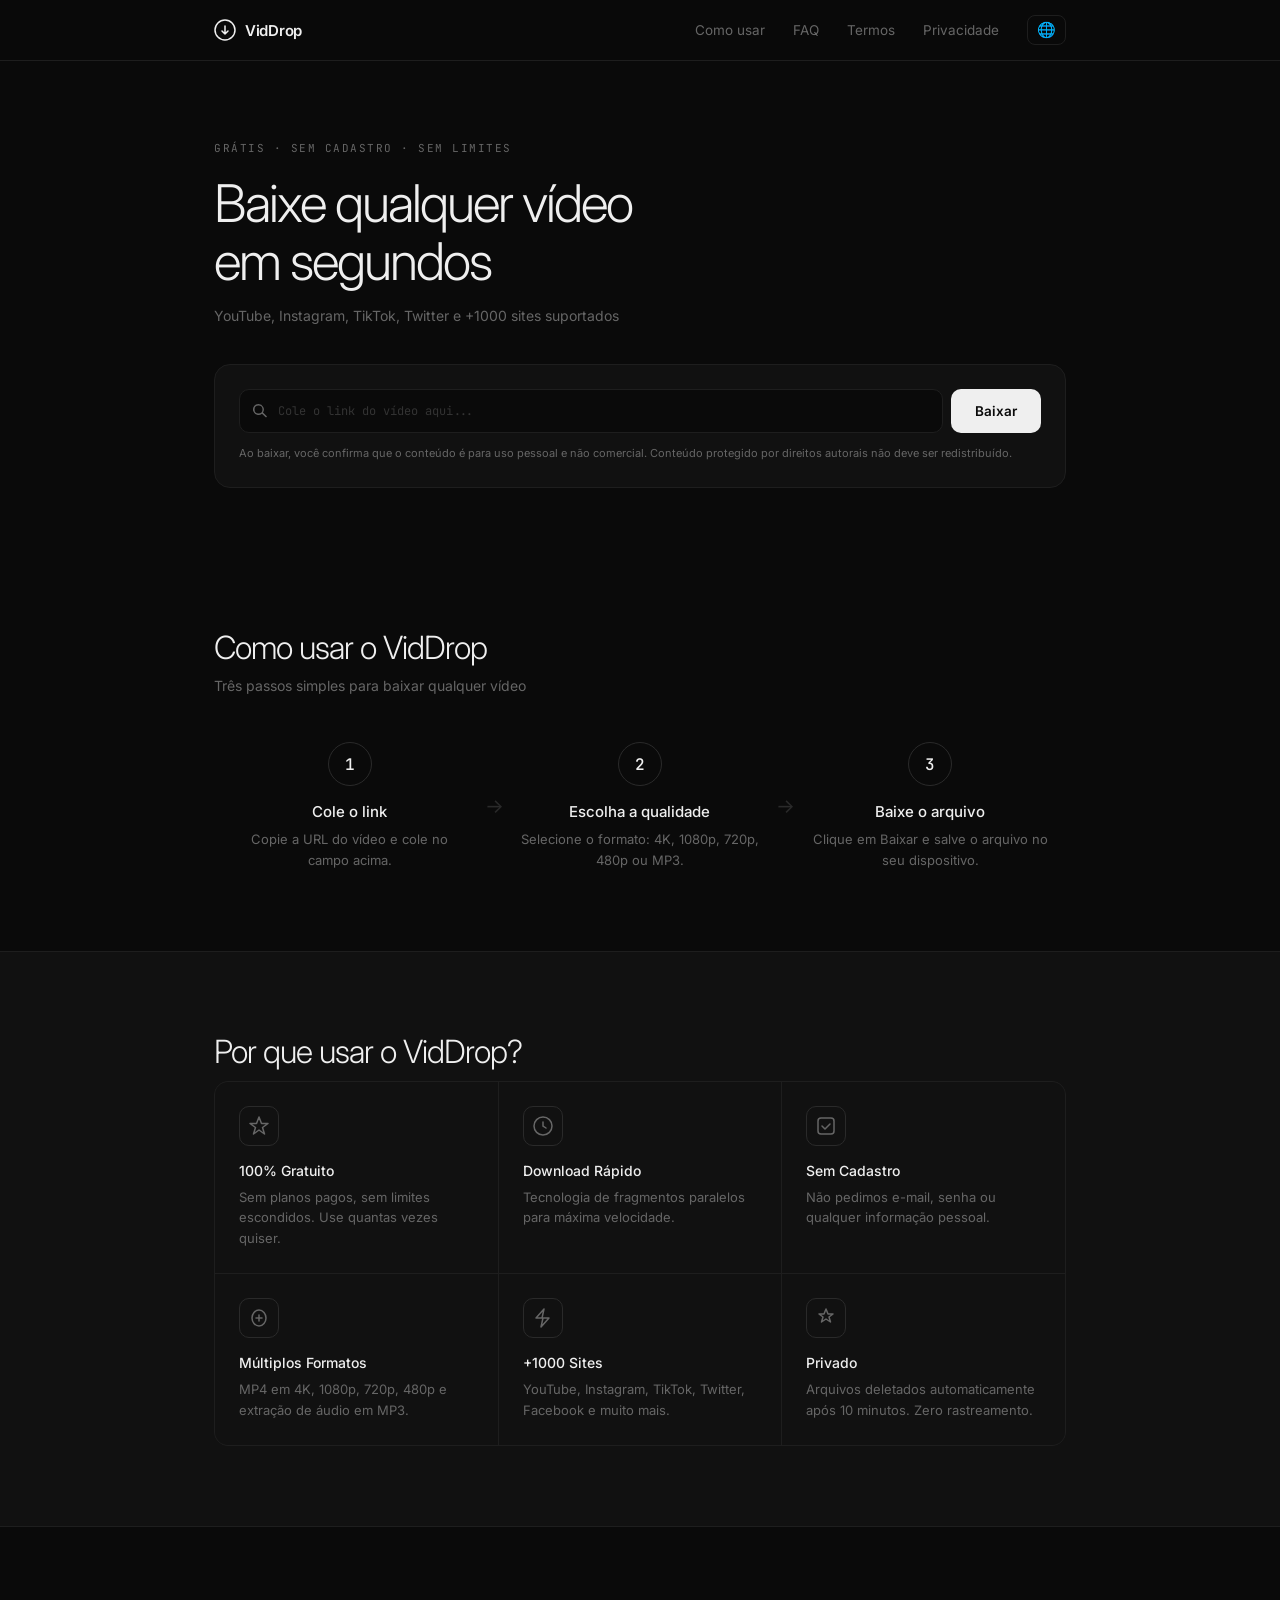
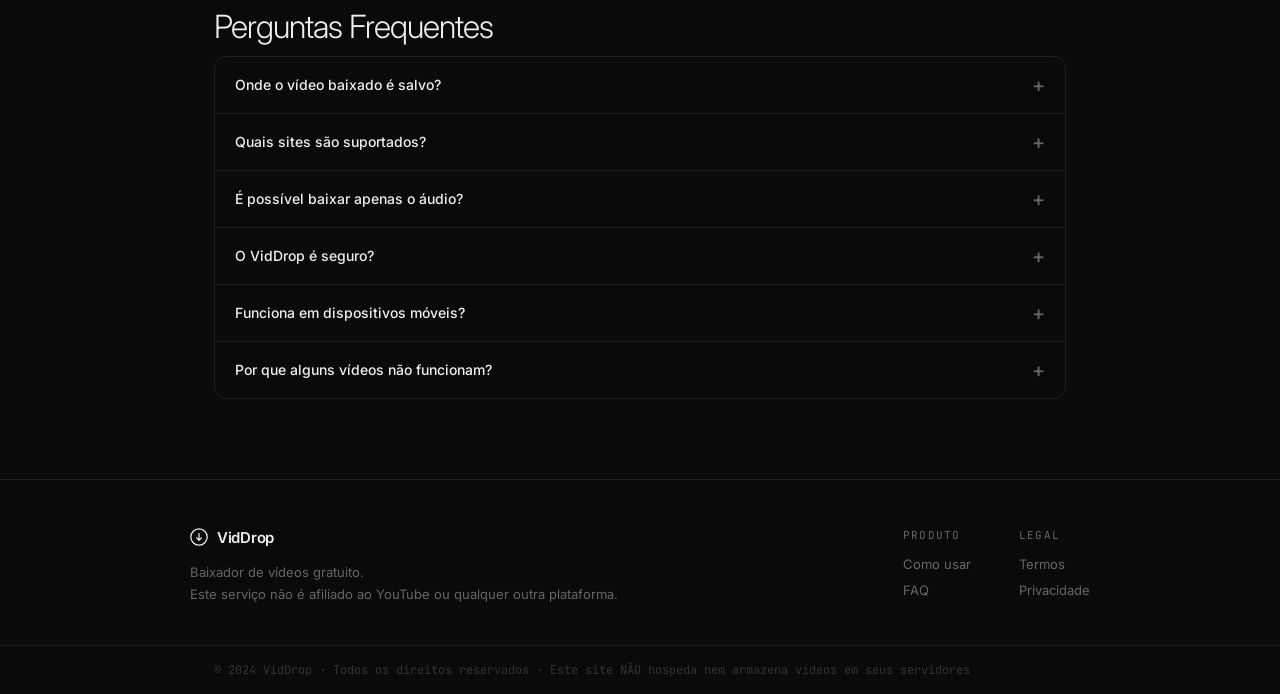
==== public/index.html @ 9898227c "deploy inicial" ====
<!DOCTYPE html>
<html lang="pt-BR">
<head>
  <meta charset="UTF-8" />
  <meta name="viewport" content="width=device-width, initial-scale=1.0" />
  <meta name="description" content="VidDrop — Baixe vídeos do YouTube, Instagram, TikTok e +1000 sites gratuitamente." />
  <title>VidDrop — Baixador de Vídeos Grátis</title>
  <link rel="preconnect" href="https://fonts.googleapis.com" />
  <link rel="preconnect" href="https://fonts.gstatic.com" crossorigin />
  <link href="https://fonts.googleapis.com/css2?family=Inter:wght@300;400;500;600&family=JetBrains+Mono:wght@400;500&display=swap" rel="stylesheet" />
  <link rel="stylesheet" href="style.css" />
</head>
<body>
  <header class="site-header">
    <div class="container header-inner">
      <a href="/" class="logo">
        <svg width="22" height="22" viewBox="0 0 22 22" fill="none">
          <circle cx="11" cy="11" r="10" stroke="currentColor" stroke-width="1.5"/>
          <path d="M11 7v8M8 12l3 3 3-3" stroke="currentColor" stroke-width="1.5" stroke-linecap="round" stroke-linejoin="round"/>
        </svg>
        VidDrop
      </a>
      <nav class="site-nav">
        <a href="#como-usar" data-i18n="nav_how">Como usar</a>
        <a href="#faq" data-i18n="nav_faq">FAQ</a>
        <a href="termos.html" data-i18n="nav_terms">Termos</a>
        <a href="privacidade.html" data-i18n="nav_privacy">Privacidade</a>
        <div class="lang-switcher">
          <button class="lang-btn" onclick="document.getElementById('langMenu').classList.toggle('open')">
            🌐
          </button>
          <div class="lang-menu" id="langMenu">
            <div class="lang-options" id="langOptions"></div>
          </div>
        </div>
      </nav>
      <button class="nav-toggle" onclick="toggleMenu()" aria-label="Menu">
        <span></span><span></span><span></span>
      </button>
    </div>
    <div class="mobile-menu" id="mobileMenu">
      <a href="#como-usar" onclick="toggleMenu()" data-i18n="nav_how">Como usar</a>
      <a href="#faq" onclick="toggleMenu()" data-i18n="nav_faq">FAQ</a>
      <a href="termos.html" data-i18n="nav_terms">Termos</a>
      <a href="privacidade.html" data-i18n="nav_privacy">Privacidade</a>
      <div class="mobile-lang">
        <p style="font-size:11px;color:var(--muted);margin-bottom:8px;font-family:var(--mono);text-transform:uppercase;letter-spacing:1px">Idioma</p>
        <div class="lang-options-mobile" id="langOptionsMobile"></div>
      </div>
    </div>
  </header>

  <section class="hero">
    <div class="container">
      <p class="hero-tag" data-i18n="tag">Grátis · Sem cadastro · Sem limites</p>
      <h1 data-i18n-html="h1">Baixe qualquer vídeo<br>em segundos</h1>
      <p class="hero-sub" data-i18n="sub">YouTube, Instagram, TikTok, Twitter e +1000 sites</p>

      <div class="downloader">
        <div class="input-group">
          <div class="input-wrap">
            <svg class="input-icon" width="16" height="16" viewBox="0 0 16 16" fill="none">
              <path d="M6.5 1a5.5 5.5 0 1 0 3.47 9.77L14 14.5l1-1-4.03-4.03A5.5 5.5 0 0 0 6.5 1zm0 1.5a4 4 0 1 1 0 8 4 4 0 0 1 0-8z" fill="currentColor"/>
            </svg>
            <input type="text" id="urlInput" data-i18n="placeholder" placeholder="Cole o link do vídeo aqui..." autocomplete="off" spellcheck="false" />
            <button class="clear-btn" id="clearBtn" onclick="clearInput()">✕</button>
          </div>
          <button id="fetchBtn" onclick="fetchInfo()">
            <span id="fetchBtnText" data-i18n="btn_search">Baixar</span>
          </button>
        </div>
        <p class="disclaimer" data-i18n="disclaimer">Ao baixar, você confirma que o conteúdo é para uso pessoal e não comercial.</p>

        <div id="videoInfo" class="video-info hidden">
          <div class="divider"></div>
          <div class="video-row">
            <div class="thumb-wrap">
              <img id="thumbnail" src="" alt="" />
              <div class="play-icon">▶</div>
            </div>
            <div class="video-meta">
              <span class="meta-badge" data-i18n="video_found">Vídeo encontrado</span>
              <h2 id="videoTitle"></h2>
              <span id="videoDuration" class="duration-chip"></span>
              <div class="format-section">
                <p class="format-label" data-i18n="quality">Selecione a qualidade</p>
                <div class="format-grid" id="formatTabs"></div>
              </div>
              <button class="dl-btn" onclick="startDownload()">
                <svg width="16" height="16" viewBox="0 0 16 16" fill="none">
                  <path d="M8 2v9M5 8l3 3 3-3M2 13h12" stroke="currentColor" stroke-width="1.5" stroke-linecap="round" stroke-linejoin="round"/>
                </svg>
                <span data-i18n="btn_download">Baixar vídeo</span>
              </button>
            </div>
          </div>
        </div>

        <div id="progressSection" class="progress-section hidden">
          <div class="divider"></div>
          <div class="progress-head">
            <span id="progressText" data-i18n="preparing">Preparando...</span>
            <span id="progressPct" class="progress-pct">0%</span>
          </div>
          <div class="progress-track"><div id="progressBar" class="progress-fill"></div></div>
          <p id="progressSpeed" class="progress-speed"></p>
        </div>

        <div id="errorBox" class="error-box hidden">
          <svg width="16" height="16" viewBox="0 0 16 16" fill="none">
            <circle cx="8" cy="8" r="7" stroke="currentColor" stroke-width="1.3"/>
            <path d="M8 5v4M8 10.5v.5" stroke="currentColor" stroke-width="1.5" stroke-linecap="round"/>
          </svg>
          <span id="errorMsg"></span>
        </div>
      </div>
    </div>
  </section>

  <section class="section" id="como-usar">
    <div class="container">
      <h2 class="section-title" data-i18n="how_title">Como usar o VidDrop</h2>
      <p class="section-sub" data-i18n="how_sub">Três passos simples</p>
      <div class="steps">
        <div class="step">
          <div class="step-num">1</div>
          <h3 data-i18n="step1_title">Cole o link</h3>
          <p data-i18n="step1_desc">Copie a URL do vídeo e cole no campo acima.</p>
        </div>
        <div class="step-arrow">→</div>
        <div class="step">
          <div class="step-num">2</div>
          <h3 data-i18n="step2_title">Escolha a qualidade</h3>
          <p data-i18n="step2_desc">Selecione o formato desejado.</p>
        </div>
        <div class="step-arrow">→</div>
        <div class="step">
          <div class="step-num">3</div>
          <h3 data-i18n="step3_title">Baixe o arquivo</h3>
          <p data-i18n="step3_desc">Clique em Baixar e salve.</p>
        </div>
      </div>
    </div>
  </section>

  <section class="section section-alt">
    <div class="container">
      <h2 class="section-title" data-i18n="feat_title">Por que usar o VidDrop?</h2>
      <div class="features">
        <div class="feature-card">
          <div class="feat-icon-wrap"><svg width="22" height="22" viewBox="0 0 22 22" fill="none"><path d="M11 2l2.5 6.5H20l-5.5 4 2 6.5L11 15l-5.5 4 2-6.5L2 8.5h6.5L11 2z" stroke="currentColor" stroke-width="1.5" stroke-linejoin="round"/></svg></div>
          <h3 data-i18n="f1t">100% Gratuito</h3>
          <p data-i18n="f1d">Sem planos pagos, sem limites escondidos.</p>
        </div>
        <div class="feature-card">
          <div class="feat-icon-wrap"><svg width="22" height="22" viewBox="0 0 22 22" fill="none"><circle cx="11" cy="11" r="9" stroke="currentColor" stroke-width="1.5"/><path d="M11 7v4l3 2" stroke="currentColor" stroke-width="1.5" stroke-linecap="round"/></svg></div>
          <h3 data-i18n="f2t">Download Rápido</h3>
          <p data-i18n="f2d">Tecnologia de fragmentos paralelos.</p>
        </div>
        <div class="feature-card">
          <div class="feat-icon-wrap"><svg width="22" height="22" viewBox="0 0 22 22" fill="none"><rect x="3" y="3" width="16" height="16" rx="3" stroke="currentColor" stroke-width="1.5"/><path d="M7 11l3 3 5-5" stroke="currentColor" stroke-width="1.5" stroke-linecap="round" stroke-linejoin="round"/></svg></div>
          <h3 data-i18n="f3t">Sem Cadastro</h3>
          <p data-i18n="f3d">Não pedimos informação pessoal.</p>
        </div>
        <div class="feature-card">
          <div class="feat-icon-wrap"><svg width="22" height="22" viewBox="0 0 22 22" fill="none"><path d="M11 3C7 3 4 7 4 11s3 8 7 8 7-4 7-8-3-8-7-8z" stroke="currentColor" stroke-width="1.5"/><path d="M8 11h6M11 8v6" stroke="currentColor" stroke-width="1.5" stroke-linecap="round"/></svg></div>
          <h3 data-i18n="f4t">Múltiplos Formatos</h3>
          <p data-i18n="f4d">MP4 e MP3 em várias qualidades.</p>
        </div>
        <div class="feature-card">
          <div class="feat-icon-wrap"><svg width="22" height="22" viewBox="0 0 22 22" fill="none"><path d="M12 2L4 11h7l-2 9 8-9h-7l2-9z" stroke="currentColor" stroke-width="1.5" stroke-linejoin="round"/></svg></div>
          <h3 data-i18n="f5t">+1000 Sites</h3>
          <p data-i18n="f5d">YouTube, Instagram, TikTok e mais.</p>
        </div>
        <div class="feature-card">
          <div class="feat-icon-wrap"><svg width="22" height="22" viewBox="0 0 22 22" fill="none"><path d="M11 2l2 5h5l-4 3 1.5 5L11 12l-4.5 3L8 10 4 7h5z" stroke="currentColor" stroke-width="1.5" stroke-linejoin="round"/></svg></div>
          <h3 data-i18n="f6t">Privado</h3>
          <p data-i18n="f6d">Arquivos deletados em 10 minutos.</p>
        </div>
      </div>
    </div>
  </section>

  <section class="section" id="faq">
    <div class="container">
      <h2 class="section-title" data-i18n="faq_title">Perguntas Frequentes</h2>
      <div class="faq-list">
        <div class="faq-item">
          <button class="faq-q" onclick="toggleFaq(this)"><span data-i18n="faq1q">Onde o vídeo é salvo?</span><span class="faq-arrow">+</span></button>
          <div class="faq-a"><p data-i18n="faq1a"></p></div>
        </div>
        <div class="faq-item">
          <button class="faq-q" onclick="toggleFaq(this)"><span data-i18n="faq2q">Quais sites são suportados?</span><span class="faq-arrow">+</span></button>
          <div class="faq-a"><p data-i18n="faq2a"></p></div>
        </div>
        <div class="faq-item">
          <button class="faq-q" onclick="toggleFaq(this)"><span data-i18n="faq3q">Posso baixar só o áudio?</span><span class="faq-arrow">+</span></button>
          <div class="faq-a"><p data-i18n="faq3a"></p></div>
        </div>
        <div class="faq-item">
          <button class="faq-q" onclick="toggleFaq(this)"><span data-i18n="faq4q">O VidDrop é seguro?</span><span class="faq-arrow">+</span></button>
          <div class="faq-a"><p data-i18n="faq4a"></p></div>
        </div>
        <div class="faq-item">
          <button class="faq-q" onclick="toggleFaq(this)"><span data-i18n="faq5q">Funciona em celular?</span><span class="faq-arrow">+</span></button>
          <div class="faq-a"><p data-i18n="faq5a"></p></div>
        </div>
        <div class="faq-item">
          <button class="faq-q" onclick="toggleFaq(this)"><span data-i18n="faq6q">Por que alguns vídeos falham?</span><span class="faq-arrow">+</span></button>
          <div class="faq-a"><p data-i18n="faq6a"></p></div>
        </div>
      </div>
    </div>
  </section>

  <footer class="site-footer">
    <div class="container footer-inner">
      <div class="footer-brand">
        <a href="/" class="logo">
          <svg width="18" height="18" viewBox="0 0 22 22" fill="none">
            <circle cx="11" cy="11" r="10" stroke="currentColor" stroke-width="1.5"/>
            <path d="M11 7v8M8 12l3 3 3-3" stroke="currentColor" stroke-width="1.5" stroke-linecap="round" stroke-linejoin="round"/>
          </svg>
          VidDrop
        </a>
        <p data-i18n-html="footer_desc">Baixador de vídeos gratuito.</p>
      </div>
      <div class="footer-links">
        <div class="footer-col">
          <p class="footer-col-title" data-i18n="footer_product">Produto</p>
          <a href="#como-usar" data-i18n="nav_how">Como usar</a>
          <a href="#faq" data-i18n="nav_faq">FAQ</a>
        </div>
        <div class="footer-col">
          <p class="footer-col-title" data-i18n="footer_legal">Legal</p>
          <a href="termos.html" data-i18n="nav_terms">Termos</a>
          <a href="privacidade.html" data-i18n="nav_privacy">Privacidade</a>
        </div>
      </div>
    </div>
    <div class="footer-bottom">
      <div class="container">
        <p data-i18n="footer_bottom">© 2024 VidDrop · Todos os direitos reservados</p>
      </div>
    </div>
  </footer>

  <script src="i18n.js"></script>
  <script src="app.js"></script>
  <script>
    function toggleMenu() { document.getElementById('mobileMenu').classList.toggle('open'); }
    function clearInput() {
      document.getElementById('urlInput').value = '';
      document.getElementById('clearBtn').style.display = 'none';
      document.getElementById('urlInput').focus();
      hideAll();
    }
    function toggleFaq(btn) {
      const item = btn.parentElement;
      const isOpen = item.classList.contains('open');
      document.querySelectorAll('.faq-item.open').forEach(i => i.classList.remove('open'));
      if (!isOpen) item.classList.add('open');
    }
    document.addEventListener('DOMContentLoaded', () => {
      const input = document.getElementById('urlInput');
      input.addEventListener('input', () => {
        document.getElementById('clearBtn').style.display = input.value ? 'flex' : 'none';
      });
      // Mobile lang switcher
      const mob = document.getElementById('langOptionsMobile');
      if (mob) {
        LANG_ORDER.forEach(code => {
          const lang = LANGS[code];
          const btn = document.createElement('button');
          btn.className = 'lang-option-mobile' + (code === currentLang ? ' active' : '');
          btn.textContent = lang.name;
          btn.onclick = () => { setLang(code); toggleMenu(); };
          mob.appendChild(btn);
        });
      }
      document.addEventListener('click', e => {
        const sw = document.querySelector('.lang-switcher');
        if (sw && !sw.contains(e.target)) document.getElementById('langMenu').classList.remove('open');
      });
    });
  </script>
</body>
</html>
---- public/style.css ----
:root {
  --bg:       #0a0a0a;
  --surface:  #111111;
  --surface2: #161616;
  --border:   #1e1e1e;
  --border2:  #2a2a2a;
  --text:     #efefef;
  --muted:    #666;
  --subtle:   #333;
  --accent:   #ffffff;
  --green:    #4ade80;
  --red:      #f87171;
  --ff:       'Inter', sans-serif;
  --mono:     'JetBrains Mono', monospace;
}

*, *::before, *::after { box-sizing: border-box; margin: 0; padding: 0; }
html { font-size: 15px; scroll-behavior: smooth; }
body { background: var(--bg); color: var(--text); font-family: var(--ff); -webkit-font-smoothing: antialiased; }
a { color: inherit; text-decoration: none; }
img { display: block; max-width: 100%; }

.container { width: 100%; max-width: 900px; margin: 0 auto; padding: 0 24px; }

/* ── HEADER ── */
.site-header {
  position: sticky; top: 0; z-index: 100;
  background: rgba(10,10,10,0.92);
  backdrop-filter: blur(12px);
  border-bottom: 1px solid var(--border);
}
.header-inner { display: flex; align-items: center; justify-content: space-between; height: 60px; }
.logo { display: flex; align-items: center; gap: 9px; font-size: 15px; font-weight: 600; letter-spacing: -0.3px; }
.logo svg { flex-shrink: 0; }
.site-nav { display: flex; align-items: center; gap: 28px; }
.site-nav a { font-size: 13.5px; color: var(--muted); transition: color 0.15s; }
.site-nav a:hover { color: var(--text); }
.nav-toggle { display: none; flex-direction: column; gap: 5px; background: none; border: none; cursor: pointer; padding: 4px; }
.nav-toggle span { display: block; width: 20px; height: 1.5px; background: var(--muted); border-radius: 2px; }
.mobile-menu { display: none; flex-direction: column; padding: 12px 24px 16px; gap: 4px; border-top: 1px solid var(--border); }
.mobile-menu.open { display: flex; }
.mobile-menu a { padding: 10px 0; font-size: 14px; color: var(--muted); border-bottom: 1px solid var(--border); }
.mobile-menu a:last-child { border-bottom: none; }

/* ── HERO ── */
.hero { padding: 80px 0 60px; }
.hero-tag { font-family: var(--mono); font-size: 11px; color: var(--muted); letter-spacing: 1.5px; text-transform: uppercase; margin-bottom: 20px; }
.hero h1 { font-size: clamp(32px, 5.5vw, 52px); font-weight: 300; line-height: 1.12; letter-spacing: -2px; margin-bottom: 16px; }
.hero-sub { font-size: 14px; color: var(--muted); margin-bottom: 40px; }

/* ── DOWNLOADER ── */
.downloader { background: var(--surface); border: 1px solid var(--border); border-radius: 16px; padding: 24px; }
.input-group { display: flex; gap: 8px; }
.input-wrap { position: relative; flex: 1; }
.input-icon { position: absolute; left: 13px; top: 50%; transform: translateY(-50%); color: var(--muted); pointer-events: none; }
.input-wrap input {
  width: 100%; background: var(--bg); border: 1px solid var(--border); border-radius: 10px;
  padding: 13px 36px 13px 38px; font-family: var(--mono); font-size: 12px; color: var(--text);
  outline: none; transition: border-color 0.15s;
}
.input-wrap input::placeholder { color: var(--subtle); }
.input-wrap input:focus { border-color: var(--border2); }
.clear-btn { display: none; position: absolute; right: 10px; top: 50%; transform: translateY(-50%); background: none; border: none; color: var(--muted); cursor: pointer; font-size: 12px; align-items: center; justify-content: center; width: 20px; height: 20px; border-radius: 50%; transition: background 0.15s; }
.clear-btn:hover { background: var(--subtle); color: var(--text); }
#fetchBtn { background: var(--text); color: var(--bg); border: none; border-radius: 10px; padding: 13px 24px; font-family: var(--ff); font-size: 13.5px; font-weight: 600; cursor: pointer; white-space: nowrap; transition: opacity 0.15s, transform 0.1s; }
#fetchBtn:hover { opacity: 0.88; }
#fetchBtn:active { transform: scale(0.97); }
#fetchBtn:disabled { opacity: 0.3; cursor: not-allowed; }

.disclaimer { font-size: 11px; color: var(--muted); margin-top: 12px; line-height: 1.6; }

/* ── VIDEO INFO ── */
.divider { height: 1px; background: var(--border); margin: 20px 0; }
.video-info {}
.video-row { display: flex; gap: 16px; }
.thumb-wrap { position: relative; width: 160px; height: 90px; border-radius: 8px; overflow: hidden; background: var(--bg); flex-shrink: 0; }
.thumb-wrap img { width: 100%; height: 100%; object-fit: cover; }
.play-icon { position: absolute; inset: 0; display: flex; align-items: center; justify-content: center; font-size: 20px; color: white; text-shadow: 0 2px 8px rgba(0,0,0,0.6); opacity: 0.8; }
.video-meta { flex: 1; min-width: 0; display: flex; flex-direction: column; gap: 8px; }
.meta-badge { font-size: 10px; text-transform: uppercase; letter-spacing: 1.2px; color: var(--green); font-family: var(--mono); }
.video-meta h2 { font-size: 14px; font-weight: 500; line-height: 1.4; white-space: nowrap; overflow: hidden; text-overflow: ellipsis; }
.duration-chip { font-family: var(--mono); font-size: 11px; color: var(--muted); background: var(--bg); border: 1px solid var(--border); padding: 2px 8px; border-radius: 4px; width: fit-content; }
.format-label { font-size: 11px; color: var(--muted); text-transform: uppercase; letter-spacing: 1px; font-family: var(--mono); margin-bottom: 2px; }
.format-grid { display: flex; flex-wrap: wrap; gap: 6px; }
.format-tab { font-family: var(--mono); font-size: 11.5px; padding: 5px 13px; border-radius: 7px; border: 1px solid var(--border); background: transparent; color: var(--muted); cursor: pointer; transition: all 0.12s; }
.format-tab:hover { border-color: var(--border2); color: var(--text); }
.format-tab.active { background: var(--text); border-color: var(--text); color: var(--bg); }
.dl-btn { display: flex; align-items: center; gap: 8px; background: transparent; border: 1px solid var(--border2); border-radius: 10px; padding: 10px 18px; font-family: var(--ff); font-size: 13px; font-weight: 500; color: var(--text); cursor: pointer; transition: background 0.15s; width: fit-content; margin-top: auto; }
.dl-btn:hover { background: var(--surface2); }

/* ── PROGRESS ── */
.progress-head { display: flex; justify-content: space-between; align-items: center; margin-bottom: 10px; }
#progressText { font-size: 13px; color: var(--muted); }
.progress-pct { font-family: var(--mono); font-size: 12px; color: var(--green); }
.progress-track { height: 2px; background: var(--border); border-radius: 100px; overflow: hidden; }
.progress-fill { height: 100%; width: 0%; background: var(--green); border-radius: 100px; transition: width 0.35s ease; }
.progress-speed { font-family: var(--mono); font-size: 11px; color: var(--subtle); margin-top: 8px; }

/* ── ERROR ── */
.error-box { margin-top: 16px; display: flex; align-items: flex-start; gap: 9px; font-size: 13px; color: var(--red); padding: 12px 14px; background: rgba(248,113,113,0.05); border: 1px solid rgba(248,113,113,0.15); border-radius: 8px; line-height: 1.5; }
.error-box svg { flex-shrink: 0; margin-top: 2px; }

/* ── SECTIONS ── */
.section { padding: 80px 0; }
.section-alt { background: var(--surface); border-top: 1px solid var(--border); border-bottom: 1px solid var(--border); }
.section-title { font-size: clamp(22px, 4vw, 32px); font-weight: 300; letter-spacing: -1px; margin-bottom: 10px; }
.section-sub { font-size: 14px; color: var(--muted); margin-bottom: 48px; }

/* ── STEPS ── */
.steps { display: flex; align-items: center; gap: 0; }
.step { flex: 1; text-align: center; padding: 0 16px; }
.step-num { width: 44px; height: 44px; border-radius: 50%; border: 1px solid var(--border2); display: flex; align-items: center; justify-content: center; font-family: var(--mono); font-size: 16px; font-weight: 500; margin: 0 auto 16px; color: var(--text); }
.step h3 { font-size: 15px; font-weight: 500; margin-bottom: 8px; }
.step p { font-size: 13px; color: var(--muted); line-height: 1.6; }
.step-arrow { font-size: 20px; color: var(--border2); flex-shrink: 0; }

/* ── FEATURES ── */
.features { display: grid; grid-template-columns: repeat(3, 1fr); gap: 1px; background: var(--border); border: 1px solid var(--border); border-radius: 14px; overflow: hidden; }
.feature-card { background: var(--surface); padding: 24px; }
.feat-icon-wrap { width: 40px; height: 40px; border-radius: 10px; border: 1px solid var(--border2); display: flex; align-items: center; justify-content: center; margin-bottom: 16px; color: var(--muted); }
.feature-card h3 { font-size: 14px; font-weight: 500; margin-bottom: 8px; }
.feature-card p { font-size: 13px; color: var(--muted); line-height: 1.6; }

/* ── FAQ ── */
.faq-list { display: flex; flex-direction: column; gap: 0; border: 1px solid var(--border); border-radius: 12px; overflow: hidden; }
.faq-item { border-bottom: 1px solid var(--border); }
.faq-item:last-child { border-bottom: none; }
.faq-q { width: 100%; display: flex; justify-content: space-between; align-items: center; padding: 18px 20px; background: none; border: none; color: var(--text); font-family: var(--ff); font-size: 14px; font-weight: 500; cursor: pointer; text-align: left; transition: background 0.15s; gap: 16px; }
.faq-q:hover { background: var(--surface); }
.faq-arrow { font-size: 20px; color: var(--muted); flex-shrink: 0; transition: transform 0.2s; line-height: 1; }
.faq-item.open .faq-arrow { transform: rotate(45deg); }
.faq-a { display: none; padding: 0 20px 18px; }
.faq-item.open .faq-a { display: block; }
.faq-a p { font-size: 13.5px; color: var(--muted); line-height: 1.7; }

/* ── FOOTER ── */
.site-footer { border-top: 1px solid var(--border); }
.footer-inner { display: flex; gap: 60px; padding: 48px 0 40px; }
.footer-brand { flex: 1; }
.footer-brand .logo { margin-bottom: 14px; }
.footer-brand p { font-size: 13px; color: var(--muted); line-height: 1.7; margin-top: 10px; }
.footer-links { display: flex; gap: 48px; }
.footer-col { display: flex; flex-direction: column; gap: 10px; }
.footer-col-title { font-size: 11px; text-transform: uppercase; letter-spacing: 1.2px; color: var(--muted); font-family: var(--mono); margin-bottom: 4px; }
.footer-col a { font-size: 13px; color: var(--muted); transition: color 0.15s; }
.footer-col a:hover { color: var(--text); }
.footer-bottom { border-top: 1px solid var(--border); padding: 16px 0; }
.footer-bottom p { font-size: 12px; color: var(--subtle); font-family: var(--mono); }
.footer-bottom a { color: var(--muted); }
.footer-bottom a:hover { color: var(--text); }

/* ── LEGAL PAGES ── */
.legal-page { padding: 60px 0 80px; }
.legal-container { max-width: 720px; }
.legal-page h1 { font-size: clamp(24px, 4vw, 36px); font-weight: 300; letter-spacing: -1px; margin-bottom: 8px; }
.legal-date { font-family: var(--mono); font-size: 12px; color: var(--muted); margin-bottom: 48px; }
.legal-content h2 { font-size: 16px; font-weight: 500; margin: 32px 0 12px; color: var(--text); }
.legal-content p { font-size: 14px; color: var(--muted); line-height: 1.8; margin-bottom: 12px; }
.legal-content ul { padding-left: 20px; margin-bottom: 12px; }
.legal-content li { font-size: 14px; color: var(--muted); line-height: 1.8; margin-bottom: 6px; }
.legal-content a { color: var(--text); border-bottom: 1px solid var(--border2); }
.legal-content a:hover { border-bottom-color: var(--text); }

/* ── UTILS ── */
.hidden { display: none !important; }

/* ── RESPONSIVE ── */
@media (max-width: 700px) {
  .site-nav { display: none; }
  .nav-toggle { display: flex; }
  .hero { padding: 50px 0 40px; }
  .hero h1 { letter-spacing: -1.5px; }
  .video-row { flex-direction: column; }
  .thumb-wrap { width: 100%; height: 180px; }
  .features { grid-template-columns: 1fr; }
  .steps { flex-direction: column; gap: 24px; }
  .step-arrow { transform: rotate(90deg); }
  .footer-inner { flex-direction: column; gap: 32px; }
  .footer-links { gap: 32px; }
  .input-group { flex-direction: column; }
  #fetchBtn { width: 100%; }
}

/* ── LANG SWITCHER ── */
.lang-switcher { position: relative; }
.lang-btn { background: none; border: 1px solid var(--border); border-radius: 8px; padding: 5px 9px; font-size: 15px; cursor: pointer; color: var(--text); transition: border-color 0.15s; }
.lang-btn:hover { border-color: var(--border2); }
.lang-menu { display: none; position: absolute; top: calc(100% + 8px); right: 0; background: var(--surface); border: 1px solid var(--border2); border-radius: 12px; padding: 8px; width: 280px; z-index: 200; box-shadow: 0 8px 32px rgba(0,0,0,0.4); }
.lang-menu.open { display: block; }
.lang-options { display: grid; grid-template-columns: 1fr 1fr; gap: 2px; max-height: 320px; overflow-y: auto; }
.lang-option { background: none; border: none; padding: 7px 10px; font-size: 12.5px; color: var(--muted); cursor: pointer; border-radius: 7px; text-align: left; transition: background 0.12s, color 0.12s; display: flex; align-items: center; gap: 7px; font-family: var(--ff); }
.lang-option:hover { background: var(--surface2); color: var(--text); }
.lang-option.active { color: var(--text); background: var(--subtle); }
.lang-flag { font-size: 11px; font-family: var(--mono); color: var(--muted); min-width: 20px; }
.mobile-lang { padding: 12px 0 4px; border-top: 1px solid var(--border); margin-top: 4px; }
.lang-options-mobile { display: flex; flex-wrap: wrap; gap: 6px; }
.lang-option-mobile { background: none; border: 1px solid var(--border); border-radius: 6px; padding: 5px 10px; font-size: 12px; color: var(--muted); cursor: pointer; font-family: var(--ff); }
.lang-option-mobile.active { border-color: var(--text); color: var(--text); }
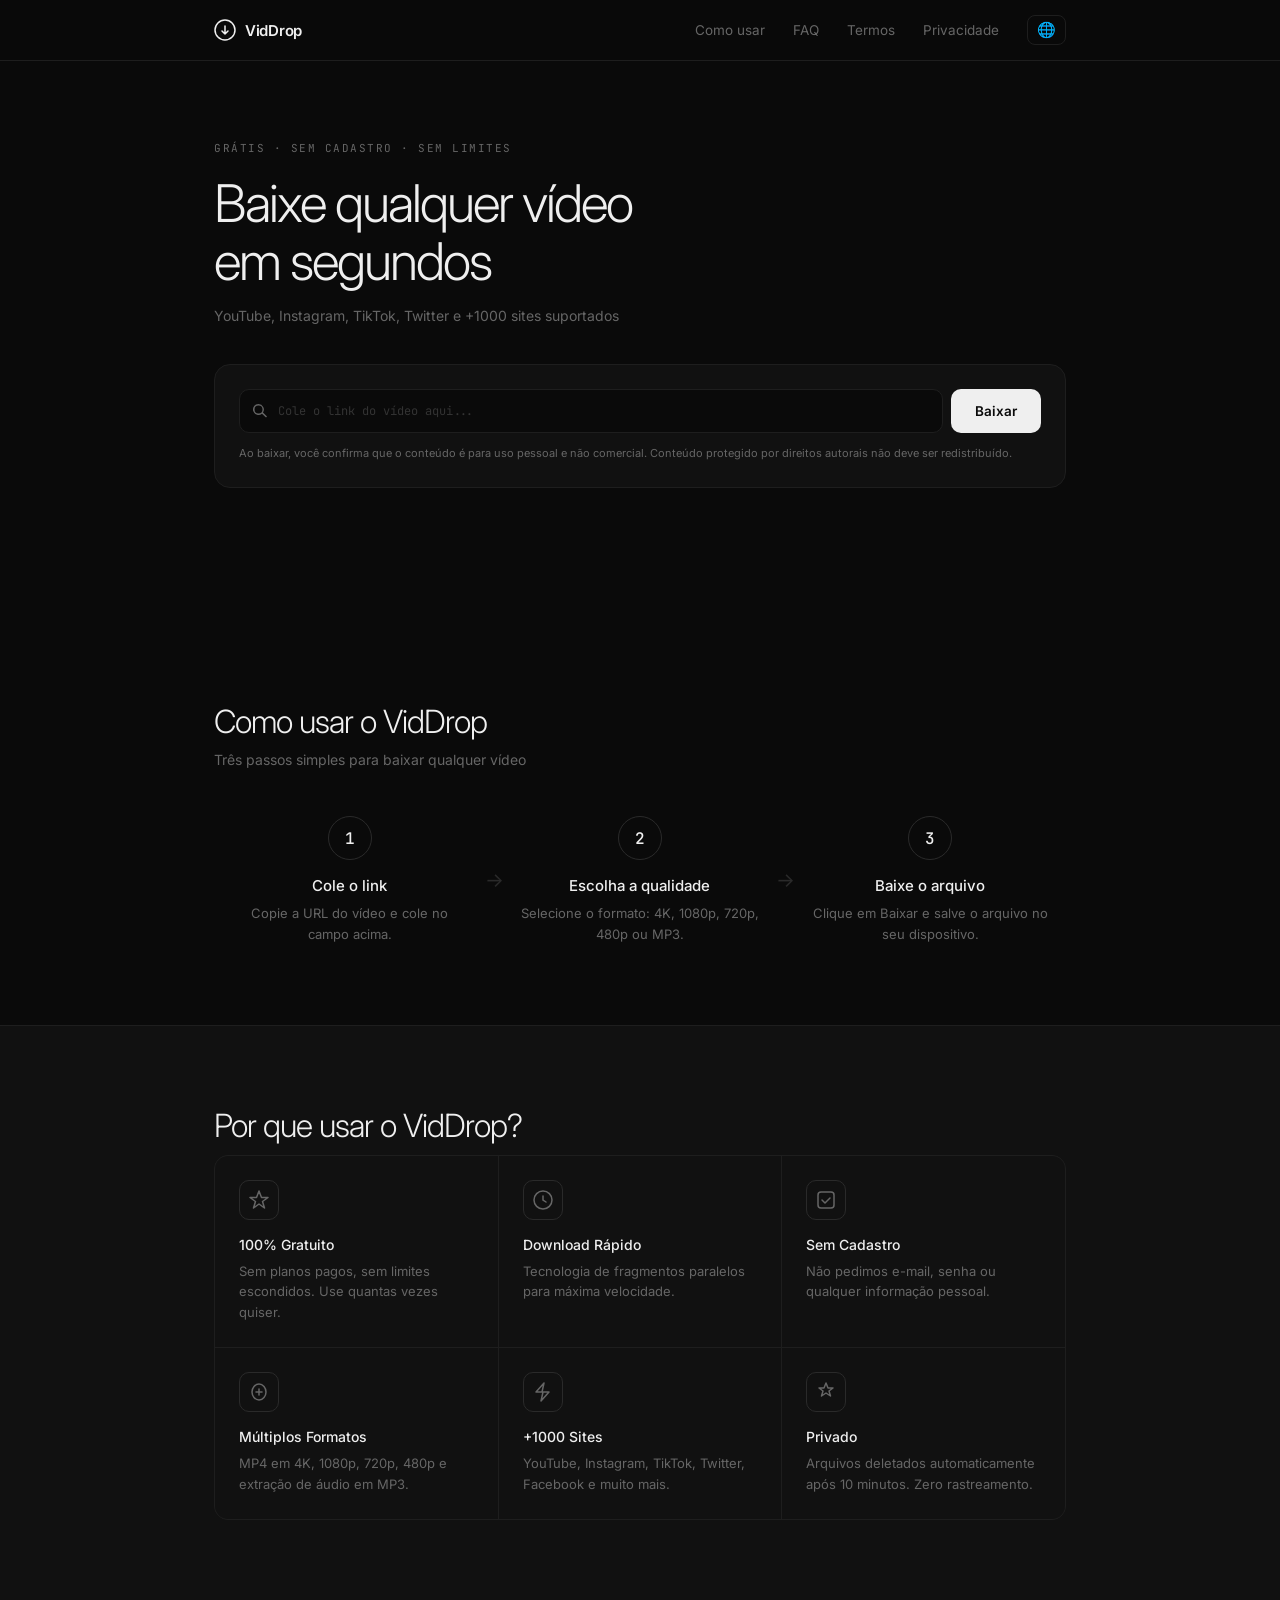
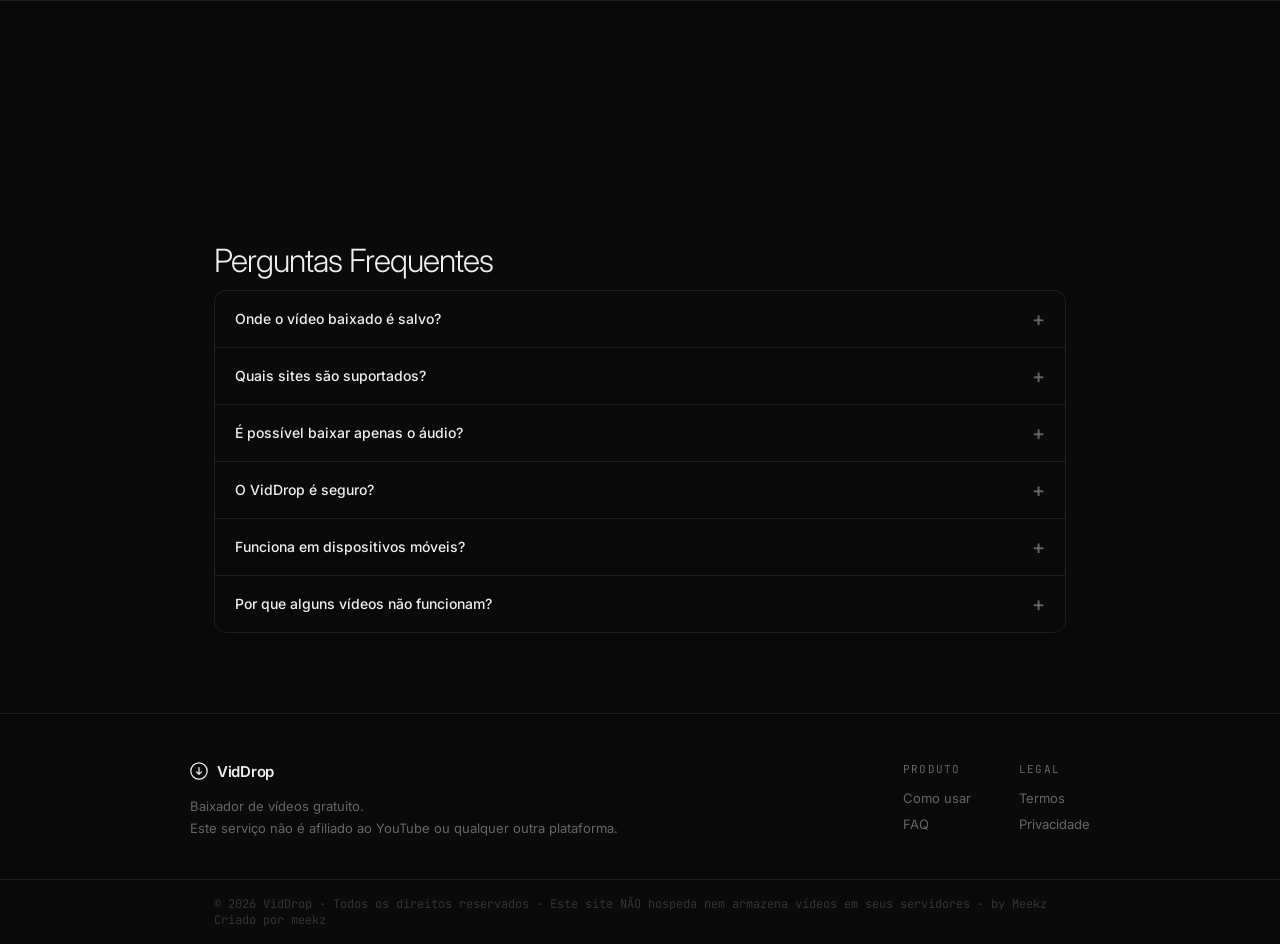
==== commit ef0147fa: "Add Adsterra banners and update footer copyright Added Adsterra ad banners to the index.html file an" ====
--- a/public/index.html
+++ b/public/index.html
@@ -114,6 +114,20 @@
           <span id="errorMsg"></span>
         </div>
       </div>
+
+      <!-- Adsterra Banner 320x50 -->
+      <div class="ad-banner-container" style="display:flex; justify-content:center; margin: 24px 0 0; min-height: 50px;">
+        <script>
+          atOptions = {
+            'key' : '61f6dc7e09220753cb43b21bbc5d8eb8',
+            'format' : 'iframe',
+            'height' : 50,
+            'width' : 320,
+            'params' : {}
+          };
+        </script>
+        <script src="https://www.highperformanceformat.com/61f6dc7e09220753cb43b21bbc5d8eb8/invoke.js"></script>
+      </div>
     </div>
   </section>
 
@@ -177,6 +191,16 @@
           <h3 data-i18n="f6t">Privado</h3>
           <p data-i18n="f6d">Arquivos deletados em 10 minutos.</p>
         </div>
+      </div>
+    </div>
+  </section>
+
+  <!-- Adsterra Native Banner -->
+  <section class="section">
+    <div class="container">
+      <div class="ad-native-container" style="margin: 0 auto; max-width: 700px;">
+        <script async="async" data-cfasync="false" src="https://pl30147815.effectivecpmnetwork.com/dd9ba92d100f360b49243e95c9546cdd/invoke.js"></script>
+        <div id="container-dd9ba92d100f360b49243e95c9546cdd"></div>
       </div>
     </div>
   </section>
@@ -239,8 +263,9 @@
       </div>
     </div>
     <div class="footer-bottom">
-      <div class="container">
-        <p data-i18n="footer_bottom">© 2024 VidDrop · Todos os direitos reservados</p>
+      <div class="container footer-bottom-inner">
+        <p data-i18n="footer_bottom">© 2026 VidDrop · Todos os direitos reservados</p>
+        <p class="footer-credit">Criado por <span>meekz</span></p>
       </div>
     </div>
   </footer>
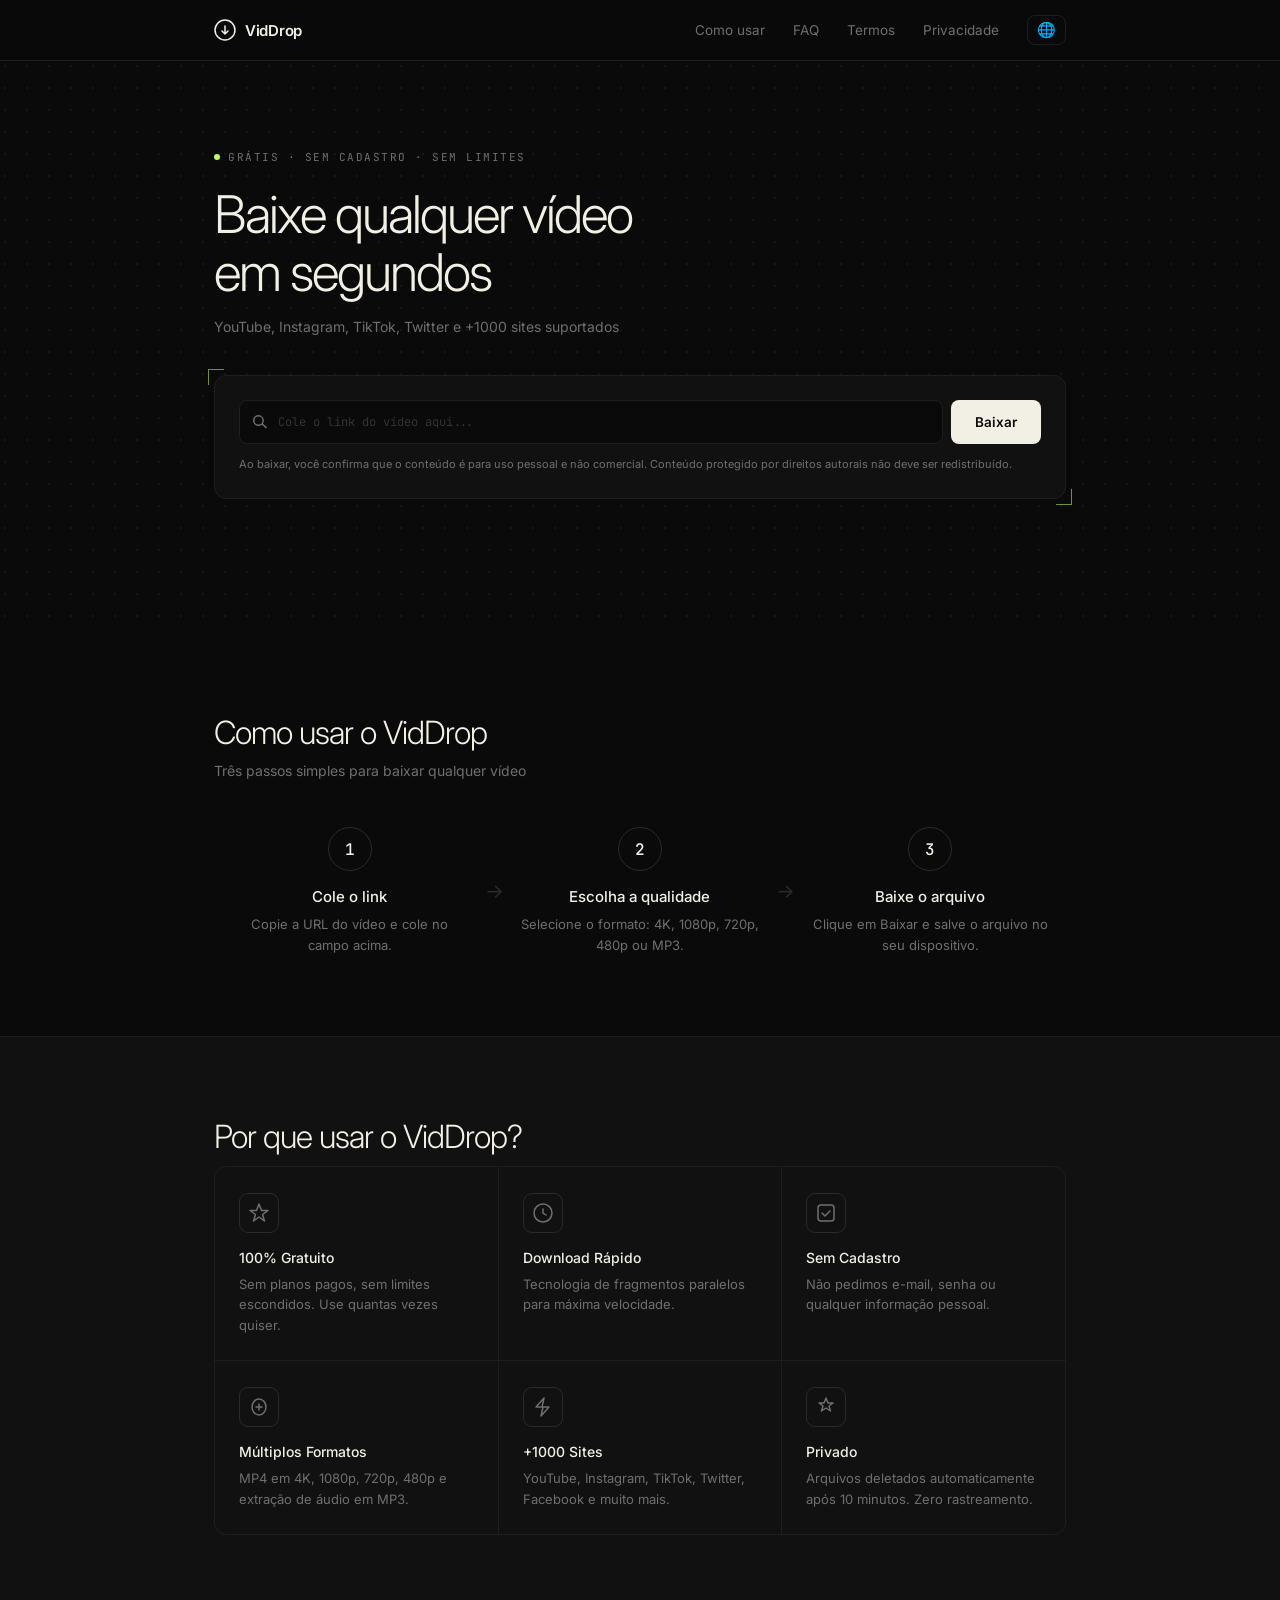
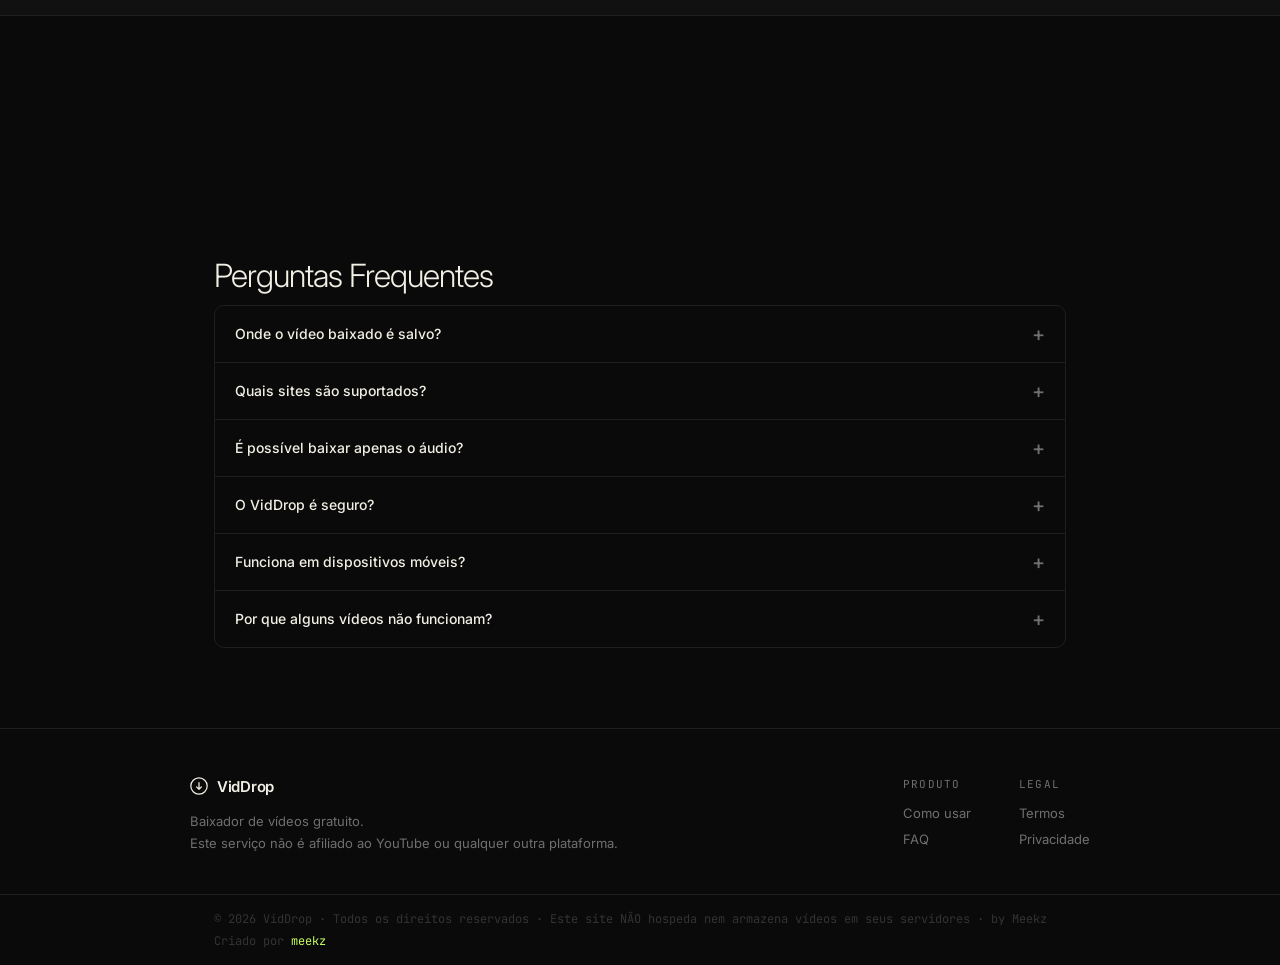
==== commit 46ab4ede: "Update index.html" ====
--- a/public/index.html
+++ b/public/index.html
@@ -9,6 +9,8 @@
   <link rel="preconnect" href="https://fonts.gstatic.com" crossorigin />
   <link href="https://fonts.googleapis.com/css2?family=Inter:wght@300;400;500;600&family=JetBrains+Mono:wght@400;500&display=swap" rel="stylesheet" />
   <link rel="stylesheet" href="style.css" />
+  <script async src="https://pagead2.googlesyndication.com/pagead/js/adsbygoogle.js?client=ca-pub-2837105116357396"
+     crossorigin="anonymous"></script>
 </head>
 <body>
   <header class="site-header">
--- a/public/style.css
+++ b/public/style.css
@@ -4,11 +4,11 @@
   --surface2: #161616;
   --border:   #1e1e1e;
   --border2:  #2a2a2a;
-  --text:     #efefef;
-  --muted:    #666;
+  --text:     #f2efe4;
+  --muted:    #6f6f6f;
   --subtle:   #333;
   --accent:   #ffffff;
-  --green:    #4ade80;
+  --green:    #c6ff5c;
   --red:      #f87171;
   --ff:       'Inter', sans-serif;
   --mono:     'JetBrains Mono', monospace;
@@ -43,26 +43,58 @@
 .mobile-menu a:last-child { border-bottom: none; }
 
 /* ── HERO ── */
-.hero { padding: 80px 0 60px; }
-.hero-tag { font-family: var(--mono); font-size: 11px; color: var(--muted); letter-spacing: 1.5px; text-transform: uppercase; margin-bottom: 20px; }
+.hero {
+  padding: 84px 0 60px;
+  background-image: radial-gradient(rgba(255,255,255,0.05) 1px, transparent 1px);
+  background-size: 22px 22px;
+  background-position: -6px -6px;
+}
+.hero-tag {
+  display: inline-flex; align-items: center; gap: 8px;
+  font-family: var(--mono); font-size: 11px; color: var(--muted);
+  letter-spacing: 1.5px; text-transform: uppercase; margin-bottom: 22px;
+}
+.hero-tag::before {
+  content: ''; width: 6px; height: 6px; border-radius: 50%;
+  background: var(--green);
+  box-shadow: 0 0 0 0 rgba(198,255,92,0.5);
+  animation: pulse-dot 2.4s ease-out infinite;
+  flex-shrink: 0;
+}
+@keyframes pulse-dot {
+  0%   { box-shadow: 0 0 0 0 rgba(198,255,92,0.45); }
+  70%  { box-shadow: 0 0 0 6px rgba(198,255,92,0); }
+  100% { box-shadow: 0 0 0 0 rgba(198,255,92,0); }
+}
 .hero h1 { font-size: clamp(32px, 5.5vw, 52px); font-weight: 300; line-height: 1.12; letter-spacing: -2px; margin-bottom: 16px; }
 .hero-sub { font-size: 14px; color: var(--muted); margin-bottom: 40px; }
 
 /* ── DOWNLOADER ── */
-.downloader { background: var(--surface); border: 1px solid var(--border); border-radius: 16px; padding: 24px; }
+.downloader {
+  position: relative;
+  background: var(--surface); border: 1px solid var(--border); border-radius: 12px; padding: 24px;
+}
+.downloader::before,
+.downloader::after {
+  content: ''; position: absolute; width: 16px; height: 16px;
+  border: 1.5px solid var(--green); opacity: 0.55; pointer-events: none;
+}
+.downloader::before { top: -7px; left: -7px; border-right: none; border-bottom: none; }
+.downloader::after { bottom: -7px; right: -7px; border-left: none; border-top: none; }
+
 .input-group { display: flex; gap: 8px; }
 .input-wrap { position: relative; flex: 1; }
 .input-icon { position: absolute; left: 13px; top: 50%; transform: translateY(-50%); color: var(--muted); pointer-events: none; }
 .input-wrap input {
-  width: 100%; background: var(--bg); border: 1px solid var(--border); border-radius: 10px;
+  width: 100%; background: var(--bg); border: 1px solid var(--border); border-radius: 8px;
   padding: 13px 36px 13px 38px; font-family: var(--mono); font-size: 12px; color: var(--text);
   outline: none; transition: border-color 0.15s;
 }
 .input-wrap input::placeholder { color: var(--subtle); }
-.input-wrap input:focus { border-color: var(--border2); }
+.input-wrap input:focus { border-color: var(--green); }
 .clear-btn { display: none; position: absolute; right: 10px; top: 50%; transform: translateY(-50%); background: none; border: none; color: var(--muted); cursor: pointer; font-size: 12px; align-items: center; justify-content: center; width: 20px; height: 20px; border-radius: 50%; transition: background 0.15s; }
 .clear-btn:hover { background: var(--subtle); color: var(--text); }
-#fetchBtn { background: var(--text); color: var(--bg); border: none; border-radius: 10px; padding: 13px 24px; font-family: var(--ff); font-size: 13.5px; font-weight: 600; cursor: pointer; white-space: nowrap; transition: opacity 0.15s, transform 0.1s; }
+#fetchBtn { background: var(--text); color: var(--bg); border: none; border-radius: 8px; padding: 13px 24px; font-family: var(--ff); font-size: 13.5px; font-weight: 600; cursor: pointer; white-space: nowrap; transition: opacity 0.15s, transform 0.1s; }
 #fetchBtn:hover { opacity: 0.88; }
 #fetchBtn:active { transform: scale(0.97); }
 #fetchBtn:disabled { opacity: 0.3; cursor: not-allowed; }
@@ -73,8 +105,15 @@
 .divider { height: 1px; background: var(--border); margin: 20px 0; }
 .video-info {}
 .video-row { display: flex; gap: 16px; }
-.thumb-wrap { position: relative; width: 160px; height: 90px; border-radius: 8px; overflow: hidden; background: var(--bg); flex-shrink: 0; }
+.thumb-wrap { position: relative; width: 160px; height: 90px; border-radius: 6px; overflow: hidden; background: var(--bg); flex-shrink: 0; }
 .thumb-wrap img { width: 100%; height: 100%; object-fit: cover; }
+.thumb-wrap::before,
+.thumb-wrap::after {
+  content: ''; position: absolute; width: 10px; height: 10px;
+  border: 1.5px solid var(--green); z-index: 1;
+}
+.thumb-wrap::before { top: 4px; left: 4px; border-right: none; border-bottom: none; }
+.thumb-wrap::after { bottom: 4px; right: 4px; border-left: none; border-top: none; }
 .play-icon { position: absolute; inset: 0; display: flex; align-items: center; justify-content: center; font-size: 20px; color: white; text-shadow: 0 2px 8px rgba(0,0,0,0.6); opacity: 0.8; }
 .video-meta { flex: 1; min-width: 0; display: flex; flex-direction: column; gap: 8px; }
 .meta-badge { font-size: 10px; text-transform: uppercase; letter-spacing: 1.2px; color: var(--green); font-family: var(--mono); }
@@ -82,11 +121,11 @@
 .duration-chip { font-family: var(--mono); font-size: 11px; color: var(--muted); background: var(--bg); border: 1px solid var(--border); padding: 2px 8px; border-radius: 4px; width: fit-content; }
 .format-label { font-size: 11px; color: var(--muted); text-transform: uppercase; letter-spacing: 1px; font-family: var(--mono); margin-bottom: 2px; }
 .format-grid { display: flex; flex-wrap: wrap; gap: 6px; }
-.format-tab { font-family: var(--mono); font-size: 11.5px; padding: 5px 13px; border-radius: 7px; border: 1px solid var(--border); background: transparent; color: var(--muted); cursor: pointer; transition: all 0.12s; }
+.format-tab { font-family: var(--mono); font-size: 11.5px; padding: 5px 13px; border-radius: 6px; border: 1px solid var(--border); background: transparent; color: var(--muted); cursor: pointer; transition: all 0.12s; }
 .format-tab:hover { border-color: var(--border2); color: var(--text); }
-.format-tab.active { background: var(--text); border-color: var(--text); color: var(--bg); }
-.dl-btn { display: flex; align-items: center; gap: 8px; background: transparent; border: 1px solid var(--border2); border-radius: 10px; padding: 10px 18px; font-family: var(--ff); font-size: 13px; font-weight: 500; color: var(--text); cursor: pointer; transition: background 0.15s; width: fit-content; margin-top: auto; }
-.dl-btn:hover { background: var(--surface2); }
+.format-tab.active { background: var(--green); border-color: var(--green); color: #0a0a0a; }
+.dl-btn { display: flex; align-items: center; gap: 8px; background: transparent; border: 1px solid var(--border2); border-radius: 8px; padding: 10px 18px; font-family: var(--ff); font-size: 13px; font-weight: 500; color: var(--text); cursor: pointer; transition: background 0.15s, border-color 0.15s; width: fit-content; margin-top: auto; }
+.dl-btn:hover { background: var(--surface2); border-color: var(--green); }
 
 /* ── PROGRESS ── */
 .progress-head { display: flex; justify-content: space-between; align-items: center; margin-bottom: 10px; }
@@ -109,26 +148,29 @@
 /* ── STEPS ── */
 .steps { display: flex; align-items: center; gap: 0; }
 .step { flex: 1; text-align: center; padding: 0 16px; }
-.step-num { width: 44px; height: 44px; border-radius: 50%; border: 1px solid var(--border2); display: flex; align-items: center; justify-content: center; font-family: var(--mono); font-size: 16px; font-weight: 500; margin: 0 auto 16px; color: var(--text); }
+.step-num { width: 44px; height: 44px; border-radius: 50%; border: 1px solid var(--border2); display: flex; align-items: center; justify-content: center; font-family: var(--mono); font-size: 16px; font-weight: 500; margin: 0 auto 16px; color: var(--text); transition: border-color 0.2s, color 0.2s; }
+.step:hover .step-num { border-color: var(--green); color: var(--green); }
 .step h3 { font-size: 15px; font-weight: 500; margin-bottom: 8px; }
 .step p { font-size: 13px; color: var(--muted); line-height: 1.6; }
 .step-arrow { font-size: 20px; color: var(--border2); flex-shrink: 0; }
 
 /* ── FEATURES ── */
-.features { display: grid; grid-template-columns: repeat(3, 1fr); gap: 1px; background: var(--border); border: 1px solid var(--border); border-radius: 14px; overflow: hidden; }
-.feature-card { background: var(--surface); padding: 24px; }
-.feat-icon-wrap { width: 40px; height: 40px; border-radius: 10px; border: 1px solid var(--border2); display: flex; align-items: center; justify-content: center; margin-bottom: 16px; color: var(--muted); }
+.features { display: grid; grid-template-columns: repeat(3, 1fr); gap: 1px; background: var(--border); border: 1px solid var(--border); border-radius: 12px; overflow: hidden; }
+.feature-card { background: var(--surface); padding: 24px; border-top: 2px solid transparent; transition: border-color 0.2s, background 0.2s; }
+.feature-card:hover { border-top-color: var(--green); background: var(--surface2); }
+.feat-icon-wrap { width: 40px; height: 40px; border-radius: 9px; border: 1px solid var(--border2); display: flex; align-items: center; justify-content: center; margin-bottom: 16px; color: var(--muted); transition: color 0.2s, border-color 0.2s; }
+.feature-card:hover .feat-icon-wrap { color: var(--green); border-color: var(--green); }
 .feature-card h3 { font-size: 14px; font-weight: 500; margin-bottom: 8px; }
 .feature-card p { font-size: 13px; color: var(--muted); line-height: 1.6; }
 
 /* ── FAQ ── */
-.faq-list { display: flex; flex-direction: column; gap: 0; border: 1px solid var(--border); border-radius: 12px; overflow: hidden; }
+.faq-list { display: flex; flex-direction: column; gap: 0; border: 1px solid var(--border); border-radius: 10px; overflow: hidden; }
 .faq-item { border-bottom: 1px solid var(--border); }
 .faq-item:last-child { border-bottom: none; }
 .faq-q { width: 100%; display: flex; justify-content: space-between; align-items: center; padding: 18px 20px; background: none; border: none; color: var(--text); font-family: var(--ff); font-size: 14px; font-weight: 500; cursor: pointer; text-align: left; transition: background 0.15s; gap: 16px; }
 .faq-q:hover { background: var(--surface); }
-.faq-arrow { font-size: 20px; color: var(--muted); flex-shrink: 0; transition: transform 0.2s; line-height: 1; }
-.faq-item.open .faq-arrow { transform: rotate(45deg); }
+.faq-arrow { font-size: 20px; color: var(--muted); flex-shrink: 0; transition: transform 0.2s, color 0.2s; line-height: 1; }
+.faq-item.open .faq-arrow { transform: rotate(45deg); color: var(--green); }
 .faq-a { display: none; padding: 0 20px 18px; }
 .faq-item.open .faq-a { display: block; }
 .faq-a p { font-size: 13.5px; color: var(--muted); line-height: 1.7; }
@@ -145,9 +187,12 @@
 .footer-col a { font-size: 13px; color: var(--muted); transition: color 0.15s; }
 .footer-col a:hover { color: var(--text); }
 .footer-bottom { border-top: 1px solid var(--border); padding: 16px 0; }
+.footer-bottom-inner { display: flex; align-items: center; justify-content: space-between; flex-wrap: wrap; gap: 6px; }
 .footer-bottom p { font-size: 12px; color: var(--subtle); font-family: var(--mono); }
 .footer-bottom a { color: var(--muted); }
 .footer-bottom a:hover { color: var(--text); }
+.footer-credit { font-size: 12px; font-family: var(--mono); color: var(--subtle); }
+.footer-credit span { color: var(--green); }
 
 /* ── LEGAL PAGES ── */
 .legal-page { padding: 60px 0 80px; }
@@ -177,6 +222,7 @@
   .step-arrow { transform: rotate(90deg); }
   .footer-inner { flex-direction: column; gap: 32px; }
   .footer-links { gap: 32px; }
+  .footer-bottom-inner { flex-direction: column; align-items: flex-start; gap: 4px; }
   .input-group { flex-direction: column; }
   #fetchBtn { width: 100%; }
 }
@@ -184,15 +230,15 @@
 /* ── LANG SWITCHER ── */
 .lang-switcher { position: relative; }
 .lang-btn { background: none; border: 1px solid var(--border); border-radius: 8px; padding: 5px 9px; font-size: 15px; cursor: pointer; color: var(--text); transition: border-color 0.15s; }
-.lang-btn:hover { border-color: var(--border2); }
-.lang-menu { display: none; position: absolute; top: calc(100% + 8px); right: 0; background: var(--surface); border: 1px solid var(--border2); border-radius: 12px; padding: 8px; width: 280px; z-index: 200; box-shadow: 0 8px 32px rgba(0,0,0,0.4); }
+.lang-btn:hover { border-color: var(--green); }
+.lang-menu { display: none; position: absolute; top: calc(100% + 8px); right: 0; background: var(--surface); border: 1px solid var(--border2); border-radius: 10px; padding: 8px; width: 280px; z-index: 200; box-shadow: 0 8px 32px rgba(0,0,0,0.4); }
 .lang-menu.open { display: block; }
 .lang-options { display: grid; grid-template-columns: 1fr 1fr; gap: 2px; max-height: 320px; overflow-y: auto; }
-.lang-option { background: none; border: none; padding: 7px 10px; font-size: 12.5px; color: var(--muted); cursor: pointer; border-radius: 7px; text-align: left; transition: background 0.12s, color 0.12s; display: flex; align-items: center; gap: 7px; font-family: var(--ff); }
+.lang-option { background: none; border: none; padding: 7px 10px; font-size: 12.5px; color: var(--muted); cursor: pointer; border-radius: 6px; text-align: left; transition: background 0.12s, color 0.12s; display: flex; align-items: center; gap: 7px; font-family: var(--ff); }
 .lang-option:hover { background: var(--surface2); color: var(--text); }
-.lang-option.active { color: var(--text); background: var(--subtle); }
+.lang-option.active { color: var(--green); background: var(--subtle); }
 .lang-flag { font-size: 11px; font-family: var(--mono); color: var(--muted); min-width: 20px; }
 .mobile-lang { padding: 12px 0 4px; border-top: 1px solid var(--border); margin-top: 4px; }
 .lang-options-mobile { display: flex; flex-wrap: wrap; gap: 6px; }
 .lang-option-mobile { background: none; border: 1px solid var(--border); border-radius: 6px; padding: 5px 10px; font-size: 12px; color: var(--muted); cursor: pointer; font-family: var(--ff); }
-.lang-option-mobile.active { border-color: var(--text); color: var(--text); }
+.lang-option-mobile.active { border-color: var(--green); color: var(--green); }
